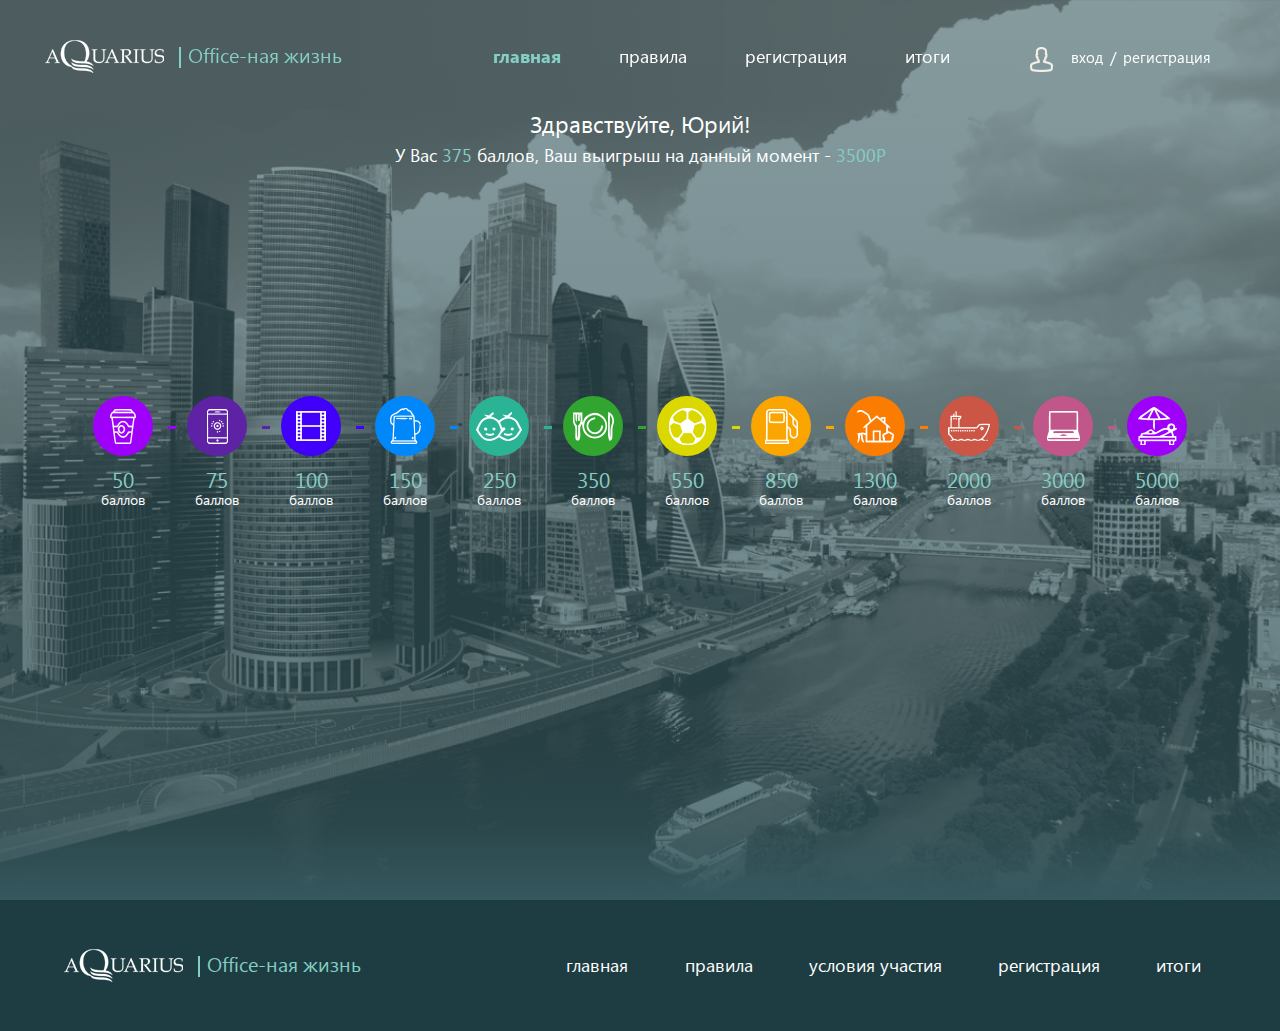
==== kabinet.html @ 0e29e00a "Aquarius" ====
<!DOCTYPE html>

<html lang="ru">

<head>
	<meta charset="utf-8">
	<meta http-equiv="X-UA-Compatible" content="IE=edge" >
	<meta name="viewport" content="width=device-width, initial-scale=1.0">
	<meta name="description" content="">
	<link rel="stylesheet" type="text/css" href="style.css">
	<link rel="stylesheet" type="text/css" href="vendors/css/jquery.mCustomScrollbar.css">
	<script type="text/javascript" src="vendors/js/jquery.js"></script>
	<script type="text/javascript" src="vendors/js/smoothscroll.js"></script>
	<script type="text/javascript" src="vendors/js/jquery.mCustomScrollbar.concat.min.js"></script>
	<link rel="icon" type="image/png" href="favicon/favicon.ico" sizes="16x16">
	<title>Aquarius</title>
</head>

<body>

	<div class="wrapper">

	<!-- Header -->
		
	<header>

		<div class="site-header">
			<div class="row clearfix">
				<div class="col col-1 left">
					<a href="#" class="logo">
						<img src="img/logo.png" alt="" />
						<h1>Office-ная жизнь</h1>
					</a>
				</div>
				<div class="col col-2 right clearfix">
					<div class="col-2-1 left">
						<div class="main-nav_wrapper" id="menu-center">
							<ul class="main-nav">
								<li><a href="#home">главная</a></li>
								<li><a href="#rules">правила</a></li>
								<li><a href="#register">регистрация</a></li>
								<li><a href="#totals">итоги</a></li>
							</ul>
						</div>
					</div>
					<div class="col-2-2 right">
						<div class="sign_wrapper">
							<i class="user"></i>
							<ul class="sign-links">
								<li><a href="#">вход</a></li>
								<li><a href="#">регистрация</a></li>
							</ul>
						</div>
					</div>
				</div>
			</div>
		</div>
								
	</header>

	<!-- /Header -->

		<!-- Content -->
			<div class="content">

				<!-- Section 1 -->

				<section class="section-1" id="home">
					<div class="promo-box">
						<div class="row auto-height">

							<div class="lk_wrapp">
								<div class="lk-header">
									<h3>Здравствуйте, Юрий!</h3>
									<p>У Вас <span class="green">375</span> баллов, Ваш выигрыш на данный момент - <span class="green">3500Р</span></p>
								</div>

								<div class="levels_wrapp">
									
									<div class="level-item">
										<div class="level-tooltip">
											<p>Время бизнес-ланча с партнерами. Залог успешного проекта.</p>
											<p class="p-1">Приз: <span class="green">3500 р</span></p>
											<div class="tr-top"></div>
										</div>
										<div class="info-user_wrapp">											
											<div class="icon-box" style="background-color: #9f00fa;">
												<img src="img/white_icon_1.png" alt="">
											</div>
											<p class="p-1">50</p>
											<p>баллов</p>											
										</div>
										<div class="users-tooltip">
											<div class="tr-bottom"></div>
											<h3>Участники на этом этапе:</h3>
											<div class="users-list_wrapp scroll">
												<ul class="users-list">
													<li>Иванов Юрий</li>
													<li>Игорь Самохин</li>
													<li>Иванов Юрий</li>
													<li>Игорь Самохин</li>
													<li>Иванов Юрий</li>
													<li>Игорь Самохин</li>
													<li>Иванов Юрий</li>
													<li>Игорь Самохин</li>
													<li>Иванов Юрий</li>
													<li>Игорь Самохин</li>
													<li>Иванов Юрий</li>
													<li>Игорь Самохин</li>
												</ul>
											</div>
										</div>
									</div>
									
									<div class="level-item">
										<div class="level-tooltip">
											<p>Время бизнес-ланча с партнерами. Залог успешного проекта.</p>
											<p class="p-1">Приз: <span class="green">3500 р</span></p>
											<div class="tr-top"></div>
										</div>
										<div class="info-user_wrapp">											
											<div class="icon-box" style="background-color: #5d23a4;">
												<img src="img/white_icon_2.png" alt="">
											</div>
											<p class="p-1">75</p>
											<p>баллов</p>											
										</div>
										<div class="users-tooltip">
											<div class="tr-bottom"></div>
											<h3>Участники на этом этапе:</h3>
											<div class="users-list_wrapp scroll">
												<ul class="users-list">
													<li>Иванов Юрий</li>
													<li>Игорь Самохин</li>
													<li>Иванов Юрий</li>
													<li>Игорь Самохин</li>
													<li>Иванов Юрий</li>
													<li>Игорь Самохин</li>
													<li>Иванов Юрий</li>
													<li>Игорь Самохин</li>
													<li>Иванов Юрий</li>
													<li>Игорь Самохин</li>
													<li>Иванов Юрий</li>
													<li>Игорь Самохин</li>
												</ul>
											</div>
										</div>
									</div>

									<div class="level-item">
										<div class="level-tooltip">
											<p>Время бизнес-ланча с партнерами. Залог успешного проекта.</p>
											<p class="p-1">Приз: <span class="green">3500 р</span></p>
											<div class="tr-top"></div>
										</div>
										<div class="info-user_wrapp">											
											<div class="icon-box" style="background-color: #4100fa;">
												<img src="img/white_icon_3.png" alt="">
											</div>
											<p class="p-1">100</p>
											<p>баллов</p>											
										</div>
										<div class="users-tooltip">
											<div class="tr-bottom"></div>
											<h3>Участники на этом этапе:</h3>
											<div class="users-list_wrapp scroll">
												<ul class="users-list">
													<li>Иванов Юрий</li>
													<li>Игорь Самохин</li>
													<li>Иванов Юрий</li>
													<li>Игорь Самохин</li>
													<li>Иванов Юрий</li>
													<li>Игорь Самохин</li>
													<li>Иванов Юрий</li>
													<li>Игорь Самохин</li>
													<li>Иванов Юрий</li>
													<li>Игорь Самохин</li>
													<li>Иванов Юрий</li>
													<li>Игорь Самохин</li>
												</ul>
											</div>
										</div>
									</div>

									<div class="level-item">
										<div class="level-tooltip">
											<p>Время бизнес-ланча с партнерами. Залог успешного проекта.</p>
											<p class="p-1">Приз: <span class="green">3500 р</span></p>
											<div class="tr-top"></div>
										</div>
										<div class="info-user_wrapp">											
											<div class="icon-box" style="background-color: #0087fa;">
												<img src="img/white_icon_4.png" alt="">
											</div>
											<p class="p-1">150</p>
											<p>баллов</p>											
										</div>
										<div class="users-tooltip">
											<div class="tr-bottom"></div>
											<h3>Участники на этом этапе:</h3>
											<div class="users-list_wrapp scroll">
												<ul class="users-list">
													<li>Иванов Юрий</li>
													<li>Игорь Самохин</li>
													<li>Иванов Юрий</li>
													<li>Игорь Самохин</li>
													<li>Иванов Юрий</li>
													<li>Игорь Самохин</li>
													<li>Иванов Юрий</li>
													<li>Игорь Самохин</li>
													<li>Иванов Юрий</li>
													<li>Игорь Самохин</li>
													<li>Иванов Юрий</li>
													<li>Игорь Самохин</li>
												</ul>
											</div>
										</div>
									</div>

									<div class="level-item">
										<div class="level-tooltip">
											<p>Время бизнес-ланча с партнерами. Залог успешного проекта.</p>
											<p class="p-1">Приз: <span class="green">3500 р</span></p>
											<div class="tr-top"></div>
										</div>
										<div class="info-user_wrapp">											
											<div class="icon-box" style="background-color: #2ab495;">
												<img src="img/white_icon_5.png" alt="">
											</div>
											<p class="p-1">250</p>
											<p>баллов</p>											
										</div>
										<div class="users-tooltip">
											<div class="tr-bottom"></div>
											<h3>Участники на этом этапе:</h3>
											<div class="users-list_wrapp scroll">
												<ul class="users-list">
													<li>Иванов Юрий</li>
													<li>Игорь Самохин</li>
													<li>Иванов Юрий</li>
													<li>Игорь Самохин</li>
													<li>Иванов Юрий</li>
													<li>Игорь Самохин</li>
													<li>Иванов Юрий</li>
													<li>Игорь Самохин</li>
													<li>Иванов Юрий</li>
													<li>Игорь Самохин</li>
													<li>Иванов Юрий</li>
													<li>Игорь Самохин</li>
												</ul>
											</div>
										</div>
									</div>

									<div class="level-item">
										<div class="level-tooltip">
											<p>Время бизнес-ланча с партнерами. Залог успешного проекта.</p>
											<p class="p-1">Приз: <span class="green">3500 р</span></p>
											<div class="tr-top"></div>
										</div>
										<div class="info-user_wrapp">											
											<div class="icon-box" style="background-color: #32a430;">
												<img src="img/white_icon_6.png" alt="">
											</div>
											<p class="p-1">350</p>
											<p>баллов</p>											
										</div>
										<div class="users-tooltip">
											<div class="tr-bottom"></div>
											<h3>Участники на этом этапе:</h3>
											<div class="users-list_wrapp scroll">
												<ul class="users-list">
													<li>Иванов Юрий</li>
													<li>Игорь Самохин</li>
													<li>Иванов Юрий</li>
													<li>Игорь Самохин</li>
													<li>Иванов Юрий</li>
													<li>Игорь Самохин</li>
													<li>Иванов Юрий</li>
													<li>Игорь Самохин</li>
													<li>Иванов Юрий</li>
													<li>Игорь Самохин</li>
													<li>Иванов Юрий</li>
													<li>Игорь Самохин</li>
												</ul>
											</div>
										</div>
									</div>

									<div class="level-item">
										<div class="level-tooltip">
											<p>Время бизнес-ланча с партнерами. Залог успешного проекта.</p>
											<p class="p-1">Приз: <span class="green">3500 р</span></p>
											<div class="tr-top"></div>
										</div>
										<div class="info-user_wrapp">											
											<div class="icon-box" style="background-color: #dbd800;">
												<img src="img/white_icon_7.png" alt="">
											</div>
											<p class="p-1">550</p>
											<p>баллов</p>											
										</div>
										<div class="users-tooltip">
											<div class="tr-bottom"></div>
											<h3>Участники на этом этапе:</h3>
											<div class="users-list_wrapp scroll">
												<ul class="users-list">
													<li>Иванов Юрий</li>
													<li>Игорь Самохин</li>
													<li>Иванов Юрий</li>
													<li>Игорь Самохин</li>
													<li>Иванов Юрий</li>
													<li>Игорь Самохин</li>
													<li>Иванов Юрий</li>
													<li>Игорь Самохин</li>
													<li>Иванов Юрий</li>
													<li>Игорь Самохин</li>
													<li>Иванов Юрий</li>
													<li>Игорь Самохин</li>
												</ul>
											</div>
										</div>
									</div>

									<div class="level-item">
										<div class="level-tooltip">
											<p>Время бизнес-ланча с партнерами. Залог успешного проекта.</p>
											<p class="p-1">Приз: <span class="green">3500 р</span></p>
											<div class="tr-top"></div>
										</div>
										<div class="info-user_wrapp">											
											<div class="icon-box" style="background-color: #faa500;">
												<img src="img/white_icon_8.png" alt="">
											</div>
											<p class="p-1">850</p>
											<p>баллов</p>											
										</div>
										<div class="users-tooltip">
											<div class="tr-bottom"></div>
											<h3>Участники на этом этапе:</h3>
											<div class="users-list_wrapp scroll">
												<ul class="users-list">
													<li>Иванов Юрий</li>
													<li>Игорь Самохин</li>
													<li>Иванов Юрий</li>
													<li>Игорь Самохин</li>
													<li>Иванов Юрий</li>
													<li>Игорь Самохин</li>
													<li>Иванов Юрий</li>
													<li>Игорь Самохин</li>
													<li>Иванов Юрий</li>
													<li>Игорь Самохин</li>
													<li>Иванов Юрий</li>
													<li>Игорь Самохин</li>
												</ul>
											</div>
										</div>
									</div>

									<div class="level-item">
										<div class="level-tooltip">
											<p>Время бизнес-ланча с партнерами. Залог успешного проекта.</p>
											<p class="p-1">Приз: <span class="green">3500 р</span></p>
											<div class="tr-top"></div>
										</div>
										<div class="info-user_wrapp">											
											<div class="icon-box" style="background-color: #fa7c00;">
												<img src="img/white_icon_9.png" alt="">
											</div>
											<p class="p-1">1300</p>
											<p>баллов</p>											
										</div>
										<div class="users-tooltip">
											<div class="tr-bottom"></div>
											<h3>Участники на этом этапе:</h3>
											<div class="users-list_wrapp scroll">
												<ul class="users-list">
													<li>Иванов Юрий</li>
													<li>Игорь Самохин</li>
													<li>Иванов Юрий</li>
													<li>Игорь Самохин</li>
													<li>Иванов Юрий</li>
													<li>Игорь Самохин</li>
													<li>Иванов Юрий</li>
													<li>Игорь Самохин</li>
													<li>Иванов Юрий</li>
													<li>Игорь Самохин</li>
													<li>Иванов Юрий</li>
													<li>Игорь Самохин</li>
												</ul>
											</div>
										</div>
									</div>

									<div class="level-item">
										<div class="level-tooltip">
											<p>Время бизнес-ланча с партнерами. Залог успешного проекта.</p>
											<p class="p-1">Приз: <span class="green">3500 р</span></p>
											<div class="tr-top"></div>
										</div>
										<div class="info-user_wrapp">											
											<div class="icon-box" style="background-color: #cc5646;">
												<img src="img/white_icon_10.png" alt="">
											</div>
											<p class="p-1">2000</p>
											<p>баллов</p>											
										</div>
										<div class="users-tooltip">
											<div class="tr-bottom"></div>
											<h3>Участники на этом этапе:</h3>
											<div class="users-list_wrapp scroll">
												<ul class="users-list">
													<li>Иванов Юрий</li>
													<li>Игорь Самохин</li>
													<li>Иванов Юрий</li>
													<li>Игорь Самохин</li>
													<li>Иванов Юрий</li>
													<li>Игорь Самохин</li>
													<li>Иванов Юрий</li>
													<li>Игорь Самохин</li>
													<li>Иванов Юрий</li>
													<li>Игорь Самохин</li>
													<li>Иванов Юрий</li>
													<li>Игорь Самохин</li>
												</ul>
											</div>
										</div>
									</div>

									<div class="level-item">
										<div class="level-tooltip">
											<p>Время бизнес-ланча с партнерами. Залог успешного проекта.</p>
											<p class="p-1">Приз: <span class="green">3500 р</span></p>
											<div class="tr-top"></div>
										</div>
										<div class="info-user_wrapp">											
											<div class="icon-box" style="background-color: #c1568b;">
												<img src="img/white_icon_11.png" alt="">
											</div>
											<p class="p-1">3000</p>
											<p>баллов</p>											
										</div>
										<div class="users-tooltip">
											<div class="tr-bottom"></div>
											<h3>Участники на этом этапе:</h3>
											<div class="users-list_wrapp scroll">
												<ul class="users-list">
													<li>Иванов Юрий</li>
													<li>Игорь Самохин</li>
													<li>Иванов Юрий</li>
													<li>Игорь Самохин</li>
													<li>Иванов Юрий</li>
													<li>Игорь Самохин</li>
													<li>Иванов Юрий</li>
													<li>Игорь Самохин</li>
													<li>Иванов Юрий</li>
													<li>Игорь Самохин</li>
													<li>Иванов Юрий</li>
													<li>Игорь Самохин</li>
												</ul>
											</div>
										</div>
									</div>

									<div class="level-item">
										<div class="level-tooltip">
											<p>Время бизнес-ланча с партнерами. Залог успешного проекта.</p>
											<p class="p-1">Приз: <span class="green">3500 р</span></p>
											<div class="tr-top"></div>
										</div>
										<div class="info-user_wrapp">											
											<div class="icon-box" style="background-color: #9f00fa;">
												<img src="img/white_icon_12.png" alt="">
											</div>
											<p class="p-1">5000</p>
											<p>баллов</p>											
										</div>
										<div class="users-tooltip">
											<div class="tr-bottom"></div>
											<h3>Участники на этом этапе:</h3>
											<div class="users-list_wrapp scroll">
												<ul class="users-list">
													<li>Иванов Юрий</li>
													<li>Игорь Самохин</li>
													<li>Иванов Юрий</li>
													<li>Игорь Самохин</li>
													<li>Иванов Юрий</li>
													<li>Игорь Самохин</li>
													<li>Иванов Юрий</li>
													<li>Игорь Самохин</li>
													<li>Иванов Юрий</li>
													<li>Игорь Самохин</li>
													<li>Иванов Юрий</li>
													<li>Игорь Самохин</li>
												</ul>
											</div>
										</div>
									</div>

								</div>

							</div>

						</div>
					</div>
				</section>

				<!-- /Section 1 -->

			</div>
		<!-- /Content -->

		<!-- Footer -->

		<footer>

			<div class="footer">
				<div class="row clearfix">
					<div class="col col-1 left">
						<a href="#" class="logo">
							<img src="img/logo.png" alt="" />
							<h1>Office-ная жизнь</h1>
						</a>
					</div>
					<div class="col col-2 right">
						<div class="main-nav_wrapper">
							<ul class="main-nav">
								<li><a href="#home">главная</a></li>
								<li><a href="#rules">правила</a></li>
								<li><a href="#terms">условия участия</a></li>
								<li><a href="#register">регистрация</a></li>
								<li><a href="#totals">итоги</a></li>
							</ul>
						</div>
					</div>
				</div>
			</div>

		</footer>

		<!-- /Footer -->

		<script src="js/scripts.js"></script>
	
	</div>

</body>
</html>
---- style.css ----
@charset "utf-8";

/*------------------*/
/*-- Fonts --*/
/*------------------*/

@font-face {
    font-family: "Segoe UI";
    src: url("fonts/SegoeUI-Bold.eot");
    src: url("fonts/SegoeUI-Bold.eot?#iefix") format("embedded-opentype"),
        url("fonts/SegoeUI-Bold.woff2") format("woff2"),
        url("fonts/SegoeUI-Bold.woff") format("woff"),
        url("fonts/SegoeUI-Bold.ttf") format("truetype"),
        url("fonts/SegoeUI-Bold.svg#SegoeUI-Bold") format("svg");
    font-weight: bold;
    font-style: normal;
}

@font-face {
    font-family: "Segoe UI";
    src: url("fonts/SegoeUI.eot");
    src: url("fonts/SegoeUI.eot?#iefix") format("embedded-opentype"),
        url("fonts/SegoeUI.woff2") format("woff2"),
        url("fonts/SegoeUI.woff") format("woff"),
        url("fonts/SegoeUI.ttf") format("truetype"),
        url("fonts/SegoeUI.svg#SegoeUI") format("svg");
    font-weight: normal;
    font-style: normal;
}

@font-face {
    font-family: "Esqadero FF CY 4F";
    src: url("fonts/EsqaderoFFCY4F.eot");
    src: url("fonts/EsqaderoFFCY4F.eot?#iefix") format("embedded-opentype"),
        url("fonts/EsqaderoFFCY4F.woff2") format("woff2"),
        url("fonts/EsqaderoFFCY4F.woff") format("woff"),
        url("fonts/EsqaderoFFCY4F.ttf") format("truetype"),
        url("fonts/EsqaderoFFCY4F.svg#EsqaderoFFCY4F") format("svg");
    font-weight: normal;
    font-style: normal;
}


/*-------------------------------------------*/
/* BASIC SETUP */
/*-------------------------------------------*/

* {
    margin: 0;
    padding: 0;
    -webkit-box-sizing: border-box;
    -moz-box-sizing: border-box;
    box-sizing: border-box;
}

html {
    font-family: "Segoe UI", "Arial", "Verdana", sans-serif;
    font-size: 16px;
    line-height: 30px;
    font-weight: normal;
    color: #ffffff;    
}


html,
body {
    min-height: 100%;
    min-width: 100%;
}

body {
    background: #ffffff;
}

.wrapper {
    width: 100%;
    min-width: 1190px;
    position: relative;
    min-height: 100vh;
    background-color: #35585e;
    display: -webkit-box;
    display: -moz-box;
    display: -ms-flexbox;
    display: -webkit-flex;
    display: flex;
    flex-direction: column;
    -webkit-flex-direction: column;
    -ms-flex-direction: column;
    justify-content: flex-start;
    -webkit-justify-content: flex-start;
    -ms-flex-pack: start;
}

header {
    order: 1;
    -webkit-order: 1;
}

.content {
    order: 2;
    -webkit-order: 2;
    flex-grow: 1;
    -webkit-flex-grow: 1;
    position: relative;
    z-index: 3;
}

footer {
    order: 3;
    -webkit-order: 3;
    position: relative;
    z-index: 2;
}

.clearfix:after {
    content: ""; 
    display: block; 
    height: 0; 
    clear: both; 
    visibility: hidden;
}

.clearfix {display: inline-block;}

* html .clearfix {height: 1%;}
.clearfix {display: block;}

* html .clearfix             { zoom: 1; }
*:first-child+html .clearfix { zoom: 1; }


::-webkit-input-placeholder {color:#555555;}
::-moz-placeholder          {color:#555555;}
:-moz-placeholder           {color:#555555;}
:-ms-input-placeholder      {color:#555555;}

input,
textarea,
button,
select,
a,
img {
    outline: none;
}

select {
    -webkit-appearance: none;
    appearance: none;
    -moz-appearance;
    text-indent: 0.01px;
    text-overflow: "";
}

*::-ms-expand { display: none; }

input::-webkit-outer-spin-button,
input::-webkit-inner-spin-button {
    -webkit-appearance: none;
}

input[type="number"] {
    -moz-appearance: textfield;
}

input {
    -webkit-appearance: none;
    -moz-appearance
}

button {
    -webkit-appearance: none;
    -moz-appearance
}

textarea {
    resize: none;
    overflow: auto;
    -webkit-appearance: none;
    -moz-appearance;
}

input::-webkit-input-placeholder       {opacity: 1; transition: opacity .3s ease;}
input::-moz-placeholder                {opacity: 1; transition: opacity .3s ease;}
input:-moz-placeholder                 {opacity: 1; transition: opacity .3s ease;}
input:-ms-input-placeholder            {opacity: 1; transition: opacity .3s ease;}
input:focus::-webkit-input-placeholder {opacity: 0; transition: opacity .3s ease;}
input:focus::-moz-placeholder          {opacity: 0; transition: opacity .3s ease;}
input:focus:-moz-placeholder           {opacity: 0; transition: opacity .3s ease;}
input:focus:-ms-input-placeholder      {opacity: 0; transition: opacity .3s ease;}

textarea::-webkit-input-placeholder       {opacity: 1; transition: opacity .3s ease;}
textarea::-moz-placeholder                {opacity: 1; transition: opacity .3s ease;}
textarea:-moz-placeholder                 {opacity: 1; transition: opacity .3s ease;}
textarea:-ms-input-placeholder            {opacity: 1; transition: opacity .3s ease;}
textarea:focus::-webkit-input-placeholder {opacity: 0; transition: opacity .3s ease;}
textarea:focus::-moz-placeholder          {opacity: 0; transition: opacity .3s ease;}
textarea:focus:-moz-placeholder           {opacity: 0; transition: opacity .3s ease;}
textarea:focus:-ms-input-placeholder      {opacity: 0; transition: opacity .3s ease;}

label {
    display: block;
    font-family: "Segoe UI", "Arial", "Verdana", sans-serif;
    font-size: 21px;
    line-height: 32px;
    font-weight: normal;
    color: #a1d9d1;
}

input {
    display: block;
    width: 100%;
    height: 58px;
    border: 1px solid transparent;
    background: #ffffff;
    padding: 0 10px;
    -webkit-border-radius: 10px;
    -moz-border-radius: 10px;
    border-radius: 10px;
    font-family: "Segoe UI", "Arial", "Verdana", sans-serif;
    font-size: 21px;
    line-height: 56px;
    font-weight: normal;
    color: #333333;
}

textarea {
    display: block;
    width: 100%;
    height: 158px;
    border: 1px solid transparent;
    background: #ffffff;
    padding: 12px 10px;
    -webkit-border-radius: 10px;
    -moz-border-radius: 10px;
    border-radius: 10px;
    font-family: "Segoe UI", "Arial", "Verdana", sans-serif;
    font-size: 21px;
    line-height: 32px;
    font-weight: normal;
    color: #333333;
}

/*-------------------------------------------*/
/* ----- DEFAULT STYLES ------ */
/*-------------------------------------------*/

section {
    position: relative;
    padding: 20px 0;
}

h1 {
    text-align: center;
    font-family: "Segoe UI", "Arial", "Verdana", sans-serif;
    font-size: 27px;
    line-height: 37px;
    font-weight: normal;
    color: #fdfeff;
}

h2 {
    padding-top: 41px;
    text-transform: uppercase;
    text-align: center;
    font-family: "Segoe UI", "Arial", "Verdana", sans-serif;
    font-size: 23px;
    line-height: 28px;
    font-weight: normal;
    color: #fdfeff;
}

h3 {
    padding-top: 10px;
    text-align: center;
    font-family: "Segoe UI", "Arial", "Verdana", sans-serif;
    font-size: 23px;
    line-height: 33px;
    font-weight: normal;
    color: #fdfeff;
}

p {
    font-family: "Segoe UI", "Arial", "Verdana", sans-serif;
    font-size: 16px;
    line-height: 30px;
    font-weight: normal;
    color: #9ed3cb;    
}

li {
    list-style: none;
    font-family: "Segoe UI", "Arial", "Verdana", sans-serif;
    font-size: 16px;
    line-height: 30px;
    font-weight: normal;
    color: #9ed3cb;   
}

a {
    text-decoration: none;
    font-family: "Segoe UI", "Arial", "Verdana", sans-serif;
    font-size: 16px;
    line-height: 30px;
    font-weight: normal;
    color: #9ed3cb;
    -webkit-transition-property: all;
    -webkit-transition-duration: .3s;
    -webkit-transition-timing-function: ease;

    -moz-transition-property: all;
    -moz-transition-duration: .3s;
    -moz-transition-timing-function: ease;

    -ms-transition-property: all;
    -ms-transition-duration: .3s;
    -ms-transition-timing-function: ease;

    -o-transition-property: all;
    -o-transition-duration: .3s;
    -o-transition-timing-function: ease;

    transition-property: all;
    transition-duration: .3s;
    transition-timing-function: ease;
}

img {
    outline: none;
    border: 1px solid transparent;
    border: none;
}

button:hover,
button:active,
a:hover,
a:active {
    -webkit-tap-highlight-color: rgba(0,0,0,0); 
    -webkit-tap-highlight-color: transparent;
}

/*-------------------------------------------*/
/* ----- REUSABLE COMPONENTS ------ */
/*-------------------------------------------*/

section {
    background-color: #35585e;
}

.row {
    max-width: 1190px;
    padding: 0;
    margin: 0 auto;
}

.offset-ziro {
    font-size: 0;
    line-height: 0;
}

.left {
    float: left;
}

.right {
    float: right;
}

.align-center {
    text-align: center;
}

.align-right {
    text-align: right;
}

.align-left {
    text-align: left;
}

/*-- Icons --*/

.user {
    display: inline-block;
    vertical-align: top;
    width: 23px;
    height: 25px;
    background-image: url(img/user.png);
    background-size: 100%;
    background-position: center;
    background-repeat: no-repeat;
}

/*-- /Icons --*/

/*-- Buttons --*/

.green-pill {
    display: inline-block;
    vertical-align: top;
    min-width: 270px;
    cursor: pointer;
    border: 1px solid transparent;
    -webkit-border-radius: 9px;
    -moz-border-radius: 9px;
    border-radius: 9px;
    padding: 13px 3% 16px 3%;
    text-align: center;
    background: #2b9989;
    font-family: "Segoe UI", "Arial", "Verdana", sans-serif;
    font-size: 17px;
    line-height: 17px;
    font-weight: normal;
    color: #ffffff;

    -webkit-transition-property: all;
    -webkit-transition-duration: .3s;
    -webkit-transition-timing-function: ease;

    -moz-transition-property: all;
    -moz-transition-duration: .3s;
    -moz-transition-timing-function: ease;

    -ms-transition-property: all;
    -ms-transition-duration: .3s;
    -ms-transition-timing-function: ease;

    -o-transition-property: all;
    -o-transition-duration: .3s;
    -o-transition-timing-function: ease;

    transition-property: all;
    transition-duration: .3s;
    transition-timing-function: ease;
}

.green-pill:link,
.green-pill:visited {
    background: #2b9989;
}

.green-pill:active,
.green-pill.active {
    background: #1fa692;
}

.green-pill:hover {
    background: #1fa692;
}

/*-- /Buttons --*/

/*-------------------------------------------*/
/* ----- HEADER ------ */
/*-------------------------------------------*/

.site-header {
    width: 100%;
    position: fixed;
    top: 0;
    left: 0;
    z-index: 10;
    padding: 29px 0 10px 0;
    -webkit-transition-property: padding;
    -webkit-transition-duration: .3s;
    -webkit-transition-timing-function: ease;

    -moz-transition-property: padding;
    -moz-transition-duration: .3s;
    -moz-transition-timing-function: ease;

    -ms-transition-property: padding;
    -ms-transition-duration: .3s;
    -ms-transition-timing-function: ease;

    -o-transition-property: padding;
    -o-transition-duration: .3s;
    -o-transition-timing-function: ease;

    transition-property: padding;
    transition-duration: .3s;
    transition-timing-function: ease;
}

.site-header.fixed {
    background: rgba(47, 82, 87, .82);
    padding: 5px 0 0 0;
}

.site-header .col {
    padding: 10px 0;
}

.site-header .col-1 {
    width: 34%;
    padding-right: 7px;
}

.site-header .col-2 {
    width: 66%;
    padding-left: 7px;
}

.logo {
    display: inline-block;
    vertical-align: top;
    margin: 1px 0 0 0;
}

.logo img {
    display: inline-block;
    vertical-align: top;
}

.logo h1 {
    display: inline-block;
    vertical-align: top;
    position: relative;
    top: 2px;
    margin-left: 11px;
    padding-left: 9px;
    font-family: "Segoe UI", "Arial", "Verdana", sans-serif;
    font-size: 20px;
    line-height: 26px;
    font-weight: normal;
    color: #84cec3;
}

.logo h1:before {
    display: block;
    content: "";
    width: 2px;
    height: 21px;
    position: absolute;
    top: 5px;
    left: 0;
    background-color: #84cec3;
}

.site-header .col-2-1 {
    width: 68%;
    padding: 0 7px;
}

.site-header .col-2-2 {
    width: 32%;
    text-align: right;
    padding: 0 7px;
}

.main-nav_wrapper {
    margin: 8px 0;
}

.main-nav {
    display: table;
    width: 100%;
}

.main-nav li {
    display: table-cell;
    vertical-align: top;
    padding: 0 5px;
    text-align: center;
    position: relative;
}

.main-nav li a {
    white-space: nowrap;
    font-size: 18px;
    line-height: 18px;
    font-weight: normal;
    color: #ffffff;
    position: absolute;
    top: 0;
    left: 50%;
    -webkit-transform: translate(-50%, 0);
    -moz-transform: translate(-50%, 0);
    transform: translate(-50%, 0);
}

.main-nav li a:link,
.main-nav li a:visited {
    font-weight: normal;
    color: #ffffff;
}

.main-nav li a:active,
.main-nav li a.active {
    font-weight: bold;
    color: #84cec3;
}

.main-nav li a:hover {
    font-weight: bold;
    color: #84cec3;
}

.sign_wrapper {
    margin: 8px 17px 0 0;
}

.sign_wrapper .user {
    display: inline-block;
    vertical-align: top;
}

.sign-links {
    display: inline-block;
    vertical-align: top;
    margin-top: 2px;
    margin-left: 14px;
}

.sign-links li {
    display: inline-block;
    vertical-align: top;
    font-size: 16px;
    line-height: 16px;
    color: #ffffff;
}

.sign-links li:after {
    display: inline-block;
    vertical-align: top;
    content: "\2f";
    margin: 0 2px 0 7px;
    font-size: 17px;
    line-height: 17px;
}

.sign-links li:last-child:after {
    display: none;
}

.sign-links li a {
    font-size: 15px;
    line-height: 15px;
    color: #ffffff;
}

.sign-links li a:link,
.sign-links li a:visited {
    color: #ffffff;
}

.sign-links li a:active,
.sign-links li a.active {
    color: #84cec3;
}

.sign-links li a:hover {
    color: #84cec3;
}

/*-------------------------------------------*/
/* ----- CONTENT ------ */
/*-------------------------------------------*/

/*-- Section 1 --*/

.section-1 {
    padding-top: 0;
    padding-bottom: 0;
}

.promo-box {
    background-image: url(img/bg.png);
    background-size: cover;
    background-position: center;
    position: relative;
}

.promo-box .row {
    min-height: 875px;
    position: relative;
    z-index: 4;
}

.promo-box:after {
    display: block;
    content: "";
    width: 100%;
    height: 100%;
    position: absolute;
    bottom: 0;
    left: 0;
    z-index: 3;
    background: -moz-linear-gradient(top, rgba(53,88,94,0.11) 0%, rgba(53,88,94,0.4) 83%, rgba(53,88,94,0.57) 92%, rgba(53,88,94,1) 100%);
    background: -webkit-linear-gradient(top, rgba(53,88,94,0.11) 0%,rgba(53,88,94,0.4) 83%,rgba(53,88,94,0.57) 92%,rgba(53,88,94,1) 100%);
    background: linear-gradient(to bottom, rgba(53,88,94,0.11) 0%,rgba(53,88,94,0.4) 83%,rgba(53,88,94,0.57) 92%,rgba(53,88,94,1) 100%);
    filter: progid:DXImageTransform.Microsoft.gradient( startColorstr='#1c35585e', endColorstr='#35585e',GradientType=0 );
}

.icons-box {
    height: 591px;
    top: 187px;
    position: relative;
}

.lines {
    position: absolute;
    top: 0;
    left: 58px;
}

.icon-box {
    position: absolute;
    z-index: 2;
    cursor: pointer;
    -webkit-border-radius: 50%;
    -moz-border-radius: 50%;
    border-radius: 50%;
}

.icon-box-1 {
    width: 132px;
    height: 132px;
    top: 485px;
    left: 0;
}

.icon-box-2 {
    width: 28px;
    height: 28px;
    top: 366px;
    left: 182px;
}

.icon-box-3 {
    width: 47px;
    height: 47px;
    top: 566px;
    left: 213px;
}

.icon-box-4 {
    width: 26px;
    height: 26px;
    top: 507px;
    left: 225px;
}

.icon-box-5 {
    width: 120px;
    height: 120px;
    top: 56px;
    left: 217px;
}

.icon-box-6 {
    width: 46px;
    height: 46px;
    top: 219px;
    left: 224px;
}

.icon-box-7 {
    width: 113px;
    height: 113px;
    top: 353px;
    left: 304px
}

.icon-box-8 {
    width: 48px;
    height: 48px;
    top: 314px;
    left: 377px;
}

.icon-box-9 {
    width: 54px;
    height: 54px;
    top: 213px;
    left: 597px;
}

.icon-box-10 {
    width: 72px;
    height: 72px;
    top: 363px;
    left: 609px;
}

.icon-box-11 {
    width: 29px;
    height: 29px;
    top: -14px;
    left: 652px;
}

.icon-box-12 {
    width: 26px;
    height: 26px;
    top: 63px;
    left: 654px;
    z-index: 3;
}

.icon-box-13 {
    width: 218px;
    height: 218px;
    top: -36px;
    left: 667px;
}

.icon-box-14 {
    width: 29px;
    height: 29px;
    top: 315px;
    left: 769px;
}

.icon-box-15 {
    width: 58px;
    height: 58px;
    top: 470px;
    left: 803px;
}

.icon-box-16 {
    width: 111px;
    height: 111px;
    top: 212px;
    left: 865px;
}

.icon-box-17 {
    width: 36px;
    height: 36px;
    top: 115px;
    left: 973px;
}

.icon-box-18 {
    width: 26px;
    height: 26px;
    top: 423px;
    left: 958px;
}

.icon-box-19 {
    width: 118px;
    height: 118px;
    top: 351px;
    left: 1048px;
}

.icon-box-20 {
    width: 58px;
    height: 58px;
    top: 156px;
    left: 381px;
}

.tooltip {
    display: inline-block;
    vertical-align: top;
    width: 226px;
    padding: 11px 24px 12px 24px;
    background-color: rgba(48, 83, 88, .8);
    border: 1px solid #000000;
    -webkit-border-radius: 30px;
    -moz-border-radius: 30px;
    border-radius: 30px;
}

.icon-box .tooltip {
    position: absolute;
    bottom: 55%;
    left: -999999px;
    opacity: 0;
    -webkit-transition-property: opacity;
    -webkit-transition-duration: .3s;
    -webkit-transition-timing-function: ease;

    -moz-transition-property: opacity;
    -moz-transition-duration: .3s;
    -moz-transition-timing-function: ease;

    -ms-transition-property: opacity;
    -ms-transition-duration: .3s;
    -ms-transition-timing-function: ease;

    -o-transition-property: opacity;
    -o-transition-duration: .3s;
    -o-transition-timing-function: ease;

    transition-property: opacity;
    transition-duration: .3s;
    transition-timing-function: ease;
}

.icon-box:hover {
    z-index: 4;
}

.icon-box:hover .tooltip {
    display: inline-block;
    left: -15px;
    opacity: 1;
}

.tooltip_header {
    margin-bottom: 8px;
}

.tooltip p {
    padding: 1px 0;
    font-size: 14px;
    line-height: 16px;
    color: #ffffff;
}

.tooltip p.p-1 {
    font-size: 17px;
    line-height: 22px;
}

p.green {
    color: #69e0cb;
}

.icon-box img {
    -webkit-transition-property: transform;
    -webkit-transition-duration: .3s;
    -webkit-transition-timing-function: ease;

    -moz-transition-property: transform;
    -moz-transition-duration: .3s;
    -moz-transition-timing-function: ease;

    -ms-transition-property: transform;
    -ms-transition-duration: .3s;
    -ms-transition-timing-function: ease;

    -o-transition-property: transform;
    -o-transition-duration: .3s;
    -o-transition-timing-function: ease;

    transition-property: transform;
    transition-duration: .3s;
    transition-timing-function: ease;
}

.icon-box:hover img {
    -webkit-transform: scale(1.1);
    -moz-transform: scale(1.1);
    transform: scale(1.1);
}

.promo-article {
    display: block;
    max-width: 807px;
    padding: 23px 55px 18px 42px;
    background: rgba(47, 82, 87, .82);
}

.promo-article p {
    padding: 7px 0;
    font-size: 14px;
    line-height: 16px;
    color: #ffffff;
}

.promo-article p.p-1 {
    font-weight: bold;
}

.promo-article .two-cols {
    margin-top: 15px;
}

.two-cols .two-col-1 {
    width: 23%;
    padding: 5px 10px 5px 0;
}

.two-cols .two-col-2 {
    width: 77%;
    padding: 5px 0 5px 10px;
}

.two-cols p {
    color: #a9dcd5;
}

.promo-article .green-pill {
    min-width: 100%;
    margin: 6px 0;
    padding: 10px 2% 9px 2%;
    font-size: 14px;
    line-height: 16px;
}

.promo-article_box {
    text-align: right;
    position: relative;
    z-index: 5;
}

.promo-article_box .promo-article {
    display: inline-block;
    vertical-align: top;
    width: 100%;
    text-align: left;
    margin-top: -92px;
}

/*-- /Section 1 --*/

/*-- Section 2 --*/

.thumbnails_wrapp {
    overflow: hidden;
}

.thumbnails-1 {
    margin: 31px -32px 14px -32px;
}

.thumb-1 {
    display: inline-block;
    vertical-align: top;
    width: 33.33%;
    padding: 50px 32px;
    text-align: center;
}

.thumb-1 .icon-box {
    height: 94px;
    margin-bottom: 8px;
    text-align: center;
    position: relative;
}

.thumb-1 .icon-box img {
    display: block;
    width: auto;
    height: auto;
    max-width: 100%;
    max-height: 100%;
    margin: auto;
    position: absolute;
    top: 0;
    left: 0;
    right: 0;
    bottom: 0;
}

.thumb-1 p {
    font-size: 15px;
    line-height: 18px;
    color: #a1d9d1;
}

.thumb-1 p.p-1 {
    margin-bottom: 3px;
    text-transform: uppercase;
    font-size: 18px;
    line-height: 22px;
    color: #ffffff;
}

/*-- /Section 2 --*/

/*-- Section 3 --*/

.descripts_wrapp {
    margin-top: 68px;
    margin-bottom: 25px;
}

.descript-item_wrapp {    
    margin: 12px 0;
    text-align: left;
}

.descript-item_wrapp h3 {
    text-align: left;
    font-size: 22px;
    line-height: 26px;
    color: #ffffff;
}

.descript-item_wrapp p {
    font-size: 15px;
    line-height: 26px;
    color: #9ed3cb;
}

.table {
    display: table;
    margin: 31px 0 19px 0;
    border-collapse: collapse;
}

.table-row {
    display: table-row;
}

.table-cell {
    display: table-cell;
    vertical-align: top;
    min-width: 73px;
    padding: 2px 14px 0 14px;
    border: 2px solid #ffffff;
    text-align: center;
    font-family: "Esqadero FF CY 4F", "Arial", "Verdana", sans-serif;
    font-size: 12px;
    line-height: 22px;
    color: #9ccec6;
}

.table-row:nth-child(1) .table-cell,
.table-row .table-cell:nth-child(1) {
    color: #fdfefe;
}

/*-- /Section 3 --*/

/*-- Section 4 --*/

.form_wrapp {
    max-width: 450px;
    margin: 40px auto 0 auto;
    text-align: center;
}

.input_wrapp {
    margin: 18px 0;
    text-align: center;
}

.input_wrapp label {
    display: block;
    padding: 0 0 14px 0;
    font-family: "Segoe UI", "Arial", "Verdana", sans-serif;
    font-size: 18px;
    line-height: 28px;
    font-weight: normal;
    color: #a1d9d1;
}

.input_wrapp input {
    display: block;
    width: 100%;
    height: 48px;
    border: 1px solid transparent;
    background: #ffffff;
    padding: 0 10px;
    -webkit-border-radius: 10px;
    -moz-border-radius: 10px;
    border-radius: 10px;
    font-family: "Segoe UI", "Arial", "Verdana", sans-serif;
    font-size: 18px;
    line-height: 46px;
    font-weight: normal;
    color: #333333;
}

.checkbox {
    position: relative;
    padding: 15px 0;
    text-align: left;
}

.checkbox input {
    display: block;
    width: 1px;
    height: 1px;
    position: absolute;
    top: 15px;
    left: 0;
    opacity: 0;
}

.checkbox label {
    display: inline-block;
    vertical-align: top;
    cursor: pointer;
    font-size: 17px;
    line-height: 24px;
    font-weight: normal;
    color: #a1d9d1;
    padding: 10px 0 0 61px;
    position: relative;
}

.checkbox label:before {
    display: block;
    content: "";
    width: 42px;
    height: 42px;
    overflow: hidden;
    background: #ffffff;    
    -webkit-border-radius: 10px;
    -moz-border-radius: 10px;
    border-radius: 10px;
    text-align: center;
    font-size: 42px;
    line-height: 42px;
    font-weight: normal;
    color: #1fa692;
    position: absolute;
    top: 0;
    left: 0;
}

.checkbox input[type="checkbox"]:checked + label:before {
    content: "\2714";
}

.checkbox label a {
    border-bottom: 1px solid #0084c7;
    font-size: 17px;
    line-height: 19px;
    color: #0084c7;
}

.checkbox label a:link,
.checkbox label a:visited {
    border-bottom: 1px solid #0084c7;
}

.checkbox label a:active,
.checkbox label a.active {
    border-bottom: 1px solid transparent;
}

.checkbox label a:hover {
    border-bottom: 1px solid transparent;
}

.submit_wrapp {
    margin: 55px 0 18px 0;
}

/*-- /Section 4 --*/

/*-- Section 5 --*/

.result_wrapp {
    margin: 66px 0 42px 0;
}

/*-- /Section 5 --*/

/*-- Личный кабинет --*/

.row.auto-height {
    min-height: 100vh;
}

.lk_wrapp {
    padding-top: 100px;
}

.lk-header {
    text-align: center;
}

.lk-header h3 {
    padding-bottom: 6px;
    font-size: 23px;
    line-height: 28px;
    color: #ffffff;
}

.lk-header p {
    font-size: 18px;
    line-height: 23px;
    color: #ffffff;
}

.levels_wrapp {
    text-align: center;
    margin: 0 -6px;
    padding: 182px 0 224px 0;
}

.level-item {
    display: inline-block;
    vertical-align: top;
    width: 78px;
    margin: 0 6px;
    position: relative;
}

.level-tooltip {
    display: block;
    opacity: 0;
    position: absolute;
    top: -113px;
    left: -99999px;
    width: 319px;
    width: 319px;
    background: #2e515b;
    border: 5px solid #ffffff;
    -webkit-border-radius: 14px;
    -moz-border-radius: 14px;
    border-radius: 14px;
    padding: 14px 25px 12px 25px;
    text-align: left;
    -webkit-transition-property: opacity;
    -webkit-transition-duration: .4s;
    -webkit-transition-timing-function: ease;

    -moz-transition-property: opacity;
    -moz-transition-duration: .4s;
    -moz-transition-timing-function: ease;

    -ms-transition-property: opacity;
    -ms-transition-duration: .4s;
    -ms-transition-timing-function: ease;

    -o-transition-property: opacity;
    -o-transition-duration: .4s;
    -o-transition-timing-function: ease;

    transition-property: opacity;
    transition-duration: .4s;
    transition-timing-function: ease;
}

.level-item:hover .level-tooltip {
    opacity: 1;
    left: -122px;
}

.level-tooltip p {
    padding: 1px 0;
    font-size: 15px;
    line-height: 18px;
    color: #ffffff;
}

.level-tooltip p.p-1 {
    font-size: 26px;
    line-height: 36px;
}

p .green {
    color: #84cec3;
}

.info-user_wrapp {
    cursor: pointer;
    position: relative;
    padding: 47px 0 37px 0;
}

.tr-top {
    position: absolute;
    bottom: -20px;
    left: 50%;
    margin: 0 0 0 -15px;
    width: 0;
    height: 0;
    border-style: solid;
    border-width: 19px 16px 0 16px;
    border-color: #ffffff transparent transparent transparent;
}

.tr-top:before {
    display: block;
    content: "";
    position: absolute;
    top: 0;
    left: 50%;
    margin: -20px 0 0 -10px;
    width: 0;
    height: 0;
    z-index: 2;
    border-style: solid;
    border-width: 14px 10px 0 10px;
    border-color: #2e515b transparent transparent transparent;
}

.tr-bottom {
    position: absolute;
    top: -19px;
    left: 50%;
    margin: 0 0 0 -15px;
    width: 0;
    height: 0;
    z-index: 2;
    border-style: solid;
    border-width: 0 16px 19px 16px;
    border-color: transparent transparent #ffffff transparent;
}

.tr-bottom:before {
    display: block;
    content: "";
    position: absolute;
    top: 0;
    left: 50%;
    margin: 5px 0 0 -10px;
    width: 0;
    height: 0;
    border-style: solid;
    border-width: 0 10px 14px 10px;
    border-color: transparent transparent #2e515b transparent;
}

.info-user_wrapp p {
    font-size: 14px;
    line-height: 17px;
    color: #ffffff;
}

.info-user_wrapp p.p-1 {
    font-size: 21px;
    line-height: 23px;
    color: #84cec3;
}

.level-item .icon-box {
    width: 60px;
    height: 60px;
    margin: 0 auto 12px auto;
    position: relative;
}

.level-item .icon-box:after {
    display: block;
    content: "";
    width: 60px;
    height: 60px;
    opacity: 0;
    border: 5px solid #ffffff;
    -webkit-border-radius: 50%;
    -moz-border-radius: 50%;
    border-radius: 50%;
    position: absolute;
    top: -5px;
    left: -5px;
    -webkit-transition-property: opacity;
    -webkit-transition-duration: .3s;
    -webkit-transition-timing-function: ease;

    -moz-transition-property: opacity;
    -moz-transition-duration: .3s;
    -moz-transition-timing-function: ease;

    -ms-transition-property: opacity;
    -ms-transition-duration: .3s;
    -ms-transition-timing-function: ease;

    -o-transition-property: opacity;
    -o-transition-duration: .3s;
    -o-transition-timing-function: ease;

    transition-property: opacity;
    transition-duration: .3s;
    transition-timing-function: ease;
}

.level-item:hover .icon-box:after {
    opacity: 1;
}

.level-item .icon-box img {
    display: block;
    width: auto;
    height: auto;
    max-width: 96%;
    max-height: 96%;
    margin: auto;
    position: absolute;
    top: 0;
    left: 0;
    right: 0;
    bottom: 0;
}

.level-item .icon-box:before {
    display: block;
    content: "";
    width: 8px;
    height: 3px;
    position: absolute;
    top: 50%;
    right: -23px;
    margin-top: -1.5px 0 0 0;
    background-color: inherit;
}

.levels_wrapp .level-item:last-child .icon-box:before {
    display: none;
}

.users-tooltip {
    display: block;    
    position: absolute;
    top: 100%;
    left: -99999px;
    width: 319px;
    opacity: 0;
    background: #2e515b;
    border: 5px solid #ffffff;
    -webkit-border-radius: 14px;
    -moz-border-radius: 14px;
    border-radius: 14px;
    padding: 14px 25px 12px 25px;
    text-align: left;
    -webkit-transition-property: opacity;
    -webkit-transition-duration: .4s;
    -webkit-transition-timing-function: ease;

    -moz-transition-property: opacity;
    -moz-transition-duration: .4s;
    -moz-transition-timing-function: ease;

    -ms-transition-property: opacity;
    -ms-transition-duration: .4s;
    -ms-transition-timing-function: ease;

    -o-transition-property: opacity;
    -o-transition-duration: .4s;
    -o-transition-timing-function: ease;

    transition-property: opacity;
    transition-duration: .4s;
    transition-timing-function: ease;
}

.level-item:hover .users-tooltip {
    opacity: 1;
    left: -122px;
}

.users-tooltip h3 {
    padding-top: 13px;
    padding-bottom: 10px;
    font-size: 20px;
    line-height: 24px;
}

.users-list_wrapp {
    max-height: 248px;
}

.users-list {
    text-align: center;
    padding: 8px 0;
}

.users-list li {
    font-size: 15px;
    line-height: 19px;
    color: #ffffff;
}

.level-item:nth-child(1):hover .level-tooltip {
    opacity: 1;
    left: -31px;
}

.level-item:nth-child(1) .level-tooltip .tr-top {
    margin: 0 0 0 -103px;
}

.level-item:nth-child(1):hover .users-tooltip {
    opacity: 1;
    left: -31px;
}

.level-item:nth-child(1) .users-tooltip .tr-bottom {
    margin: 0 0 0 -103px;
}

.level-item:last-child:hover .level-tooltip {
    opacity: 1;
    left: -210px;
}

.level-item:last-child .level-tooltip .tr-top {
    margin: 0 0 0 74px;
}

.level-item:last-child:hover .users-tooltip {
    opacity: 1;
    left: -210px;
}

.level-item:last-child .users-tooltip .tr-bottom {
    margin: 0 0 0 74px;
}

/*-- /Личный кабинет --*/

/*-------------------------------------------*/
/* ----- FOOTER ------ */
/*-------------------------------------------*/

.footer {
    background: #1e3d42;
    padding: 33px 0 24px 0;
}

.footer .col {
    padding: 15px 5px;
}

.footer .col-1 {
    width: 41%;
    padding-left: 19px;
}

.footer .col-2 {
    width: 59%;
    text-align: right;
}


@media only screen and (max-width: 1240px) {

    .row {
        padding: 0 2%;
    }

}
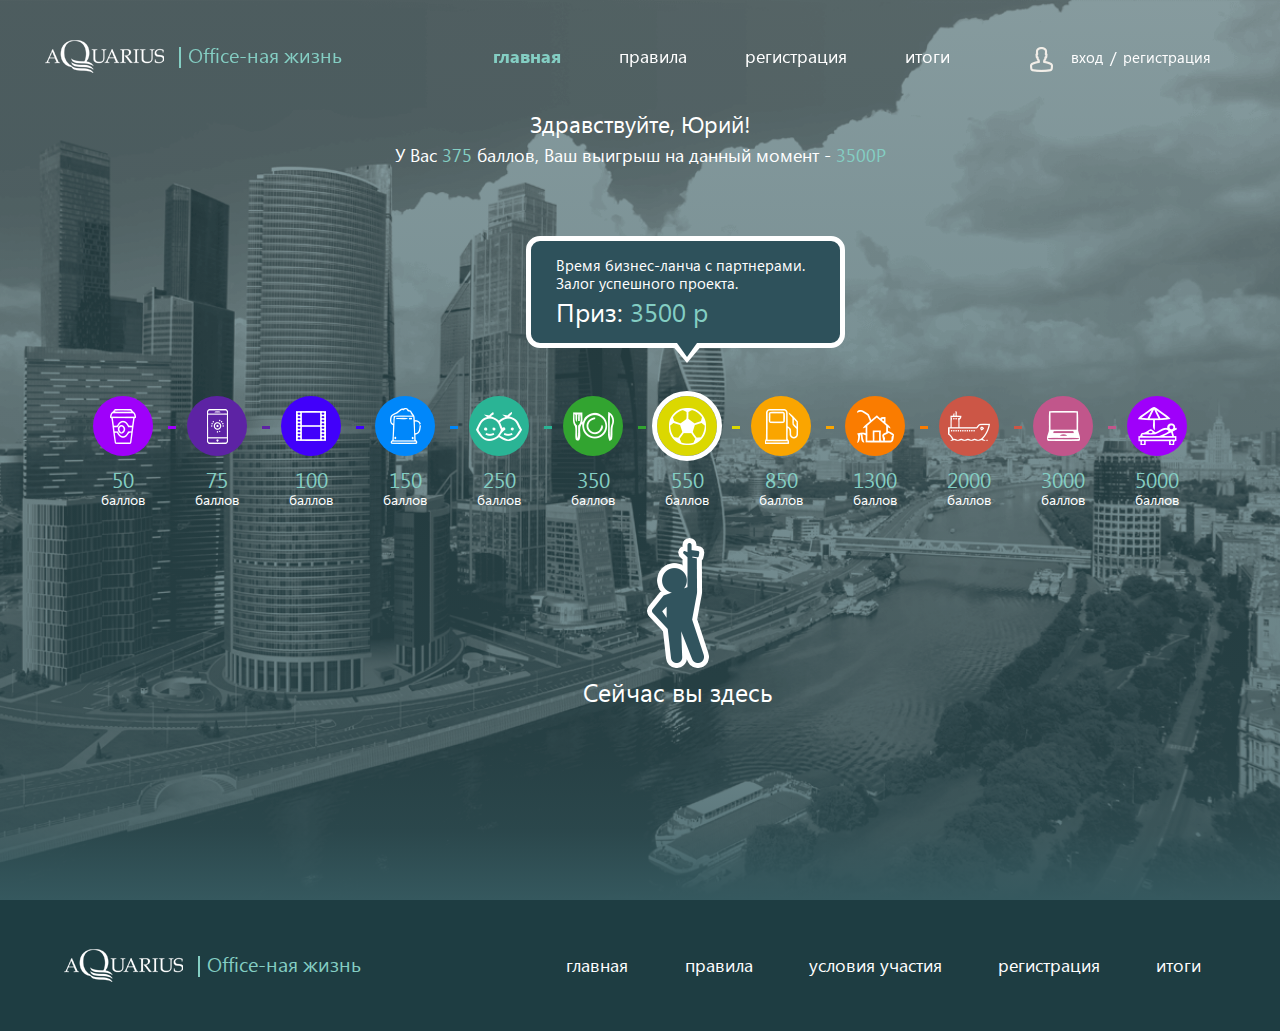
==== commit 7c51d8fe: "Aquarius" ====
--- a/kabinet.html
+++ b/kabinet.html
@@ -75,426 +75,435 @@
 									<p>У Вас <span class="green">375</span> баллов, Ваш выигрыш на данный момент - <span class="green">3500Р</span></p>
 								</div>
 
-								<div class="levels_wrapp">
-									
-									<div class="level-item">
-										<div class="level-tooltip">
-											<p>Время бизнес-ланча с партнерами. Залог успешного проекта.</p>
-											<p class="p-1">Приз: <span class="green">3500 р</span></p>
-											<div class="tr-top"></div>
-										</div>
-										<div class="info-user_wrapp">											
-											<div class="icon-box" style="background-color: #9f00fa;">
-												<img src="img/white_icon_1.png" alt="">
-											</div>
-											<p class="p-1">50</p>
-											<p>баллов</p>											
-										</div>
-										<div class="users-tooltip">
-											<div class="tr-bottom"></div>
-											<h3>Участники на этом этапе:</h3>
-											<div class="users-list_wrapp scroll">
-												<ul class="users-list">
-													<li>Иванов Юрий</li>
-													<li>Игорь Самохин</li>
-													<li>Иванов Юрий</li>
-													<li>Игорь Самохин</li>
-													<li>Иванов Юрий</li>
-													<li>Игорь Самохин</li>
-													<li>Иванов Юрий</li>
-													<li>Игорь Самохин</li>
-													<li>Иванов Юрий</li>
-													<li>Игорь Самохин</li>
-													<li>Иванов Юрий</li>
-													<li>Игорь Самохин</li>
-												</ul>
-											</div>
-										</div>
+								<div class="user-levels">
+
+									<div class="levels_wrapp">
+										
+										<div class="level-item">
+											<div class="level-tooltip">
+												<p>Время бизнес-ланча с партнерами. Залог успешного проекта.</p>
+												<p class="p-1">Приз: <span class="green">3500 р</span></p>
+												<div class="tr-top"></div>
+											</div>
+											<div class="info-user_wrapp">											
+												<div class="icon-box" style="background-color: #9f00fa;">
+													<img src="img/white_icon_1.png" alt="">
+												</div>
+												<p class="p-1">50</p>
+												<p>баллов</p>											
+											</div>
+											<div class="users-tooltip">
+												<div class="tr-bottom"></div>
+												<h3>Участники на этом этапе:</h3>
+												<div class="users-list_wrapp scroll">
+													<ul class="users-list">
+														<li>Иванов Юрий</li>
+														<li>Игорь Самохин</li>
+														<li>Иванов Юрий</li>
+														<li>Игорь Самохин</li>
+														<li>Иванов Юрий</li>
+														<li>Игорь Самохин</li>
+														<li>Иванов Юрий</li>
+														<li>Игорь Самохин</li>
+														<li>Иванов Юрий</li>
+														<li>Игорь Самохин</li>
+														<li>Иванов Юрий</li>
+														<li>Игорь Самохин</li>
+													</ul>
+												</div>
+											</div>
+										</div>
+										
+										<div class="level-item">
+											<div class="level-tooltip">
+												<p>Время бизнес-ланча с партнерами. Залог успешного проекта.</p>
+												<p class="p-1">Приз: <span class="green">3500 р</span></p>
+												<div class="tr-top"></div>
+											</div>
+											<div class="info-user_wrapp">											
+												<div class="icon-box" style="background-color: #5d23a4;">
+													<img src="img/white_icon_2.png" alt="">
+												</div>
+												<p class="p-1">75</p>
+												<p>баллов</p>											
+											</div>
+											<div class="users-tooltip">
+												<div class="tr-bottom"></div>
+												<h3>Участники на этом этапе:</h3>
+												<div class="users-list_wrapp scroll">
+													<ul class="users-list">
+														<li>Иванов Юрий</li>
+														<li>Игорь Самохин</li>
+														<li>Иванов Юрий</li>
+														<li>Игорь Самохин</li>
+														<li>Иванов Юрий</li>
+														<li>Игорь Самохин</li>
+														<li>Иванов Юрий</li>
+														<li>Игорь Самохин</li>
+														<li>Иванов Юрий</li>
+														<li>Игорь Самохин</li>
+														<li>Иванов Юрий</li>
+														<li>Игорь Самохин</li>
+													</ul>
+												</div>
+											</div>
+										</div>
+
+										<div class="level-item">
+											<div class="level-tooltip">
+												<p>Время бизнес-ланча с партнерами. Залог успешного проекта.</p>
+												<p class="p-1">Приз: <span class="green">3500 р</span></p>
+												<div class="tr-top"></div>
+											</div>
+											<div class="info-user_wrapp">											
+												<div class="icon-box" style="background-color: #4100fa;">
+													<img src="img/white_icon_3.png" alt="">
+												</div>
+												<p class="p-1">100</p>
+												<p>баллов</p>											
+											</div>
+											<div class="users-tooltip">
+												<div class="tr-bottom"></div>
+												<h3>Участники на этом этапе:</h3>
+												<div class="users-list_wrapp scroll">
+													<ul class="users-list">
+														<li>Иванов Юрий</li>
+														<li>Игорь Самохин</li>
+														<li>Иванов Юрий</li>
+														<li>Игорь Самохин</li>
+														<li>Иванов Юрий</li>
+														<li>Игорь Самохин</li>
+														<li>Иванов Юрий</li>
+														<li>Игорь Самохин</li>
+														<li>Иванов Юрий</li>
+														<li>Игорь Самохин</li>
+														<li>Иванов Юрий</li>
+														<li>Игорь Самохин</li>
+													</ul>
+												</div>
+											</div>
+										</div>
+
+										<div class="level-item">
+											<div class="level-tooltip">
+												<p>Время бизнес-ланча с партнерами. Залог успешного проекта.</p>
+												<p class="p-1">Приз: <span class="green">3500 р</span></p>
+												<div class="tr-top"></div>
+											</div>
+											<div class="info-user_wrapp">											
+												<div class="icon-box" style="background-color: #0087fa;">
+													<img src="img/white_icon_4.png" alt="">
+												</div>
+												<p class="p-1">150</p>
+												<p>баллов</p>											
+											</div>
+											<div class="users-tooltip">
+												<div class="tr-bottom"></div>
+												<h3>Участники на этом этапе:</h3>
+												<div class="users-list_wrapp scroll">
+													<ul class="users-list">
+														<li>Иванов Юрий</li>
+														<li>Игорь Самохин</li>
+														<li>Иванов Юрий</li>
+														<li>Игорь Самохин</li>
+														<li>Иванов Юрий</li>
+														<li>Игорь Самохин</li>
+														<li>Иванов Юрий</li>
+														<li>Игорь Самохин</li>
+														<li>Иванов Юрий</li>
+														<li>Игорь Самохин</li>
+														<li>Иванов Юрий</li>
+														<li>Игорь Самохин</li>
+													</ul>
+												</div>
+											</div>
+										</div>
+
+										<div class="level-item">
+											<div class="level-tooltip">
+												<p>Время бизнес-ланча с партнерами. Залог успешного проекта.</p>
+												<p class="p-1">Приз: <span class="green">3500 р</span></p>
+												<div class="tr-top"></div>
+											</div>
+											<div class="info-user_wrapp">											
+												<div class="icon-box" style="background-color: #2ab495;">
+													<img src="img/white_icon_5.png" alt="">
+												</div>
+												<p class="p-1">250</p>
+												<p>баллов</p>											
+											</div>
+											<div class="users-tooltip">
+												<div class="tr-bottom"></div>
+												<h3>Участники на этом этапе:</h3>
+												<div class="users-list_wrapp scroll">
+													<ul class="users-list">
+														<li>Иванов Юрий</li>
+														<li>Игорь Самохин</li>
+														<li>Иванов Юрий</li>
+														<li>Игорь Самохин</li>
+														<li>Иванов Юрий</li>
+														<li>Игорь Самохин</li>
+														<li>Иванов Юрий</li>
+														<li>Игорь Самохин</li>
+														<li>Иванов Юрий</li>
+														<li>Игорь Самохин</li>
+														<li>Иванов Юрий</li>
+														<li>Игорь Самохин</li>
+													</ul>
+												</div>
+											</div>
+										</div>
+
+										<div class="level-item">
+											<div class="level-tooltip">
+												<p>Время бизнес-ланча с партнерами. Залог успешного проекта.</p>
+												<p class="p-1">Приз: <span class="green">3500 р</span></p>
+												<div class="tr-top"></div>
+											</div>
+											<div class="info-user_wrapp">											
+												<div class="icon-box" style="background-color: #32a430;">
+													<img src="img/white_icon_6.png" alt="">
+												</div>
+												<p class="p-1">350</p>
+												<p>баллов</p>											
+											</div>
+											<div class="users-tooltip">
+												<div class="tr-bottom"></div>
+												<h3>Участники на этом этапе:</h3>
+												<div class="users-list_wrapp scroll">
+													<ul class="users-list">
+														<li>Иванов Юрий</li>
+														<li>Игорь Самохин</li>
+														<li>Иванов Юрий</li>
+														<li>Игорь Самохин</li>
+														<li>Иванов Юрий</li>
+														<li>Игорь Самохин</li>
+														<li>Иванов Юрий</li>
+														<li>Игорь Самохин</li>
+														<li>Иванов Юрий</li>
+														<li>Игорь Самохин</li>
+														<li>Иванов Юрий</li>
+														<li>Игорь Самохин</li>
+													</ul>
+												</div>
+											</div>
+										</div>
+
+										<div class="level-item active">
+											<div class="level-tooltip">
+												<p>Время бизнес-ланча с партнерами. Залог успешного проекта.</p>
+												<p class="p-1">Приз: <span class="green">3500 р</span></p>
+												<div class="tr-top"></div>
+											</div>
+											<div class="info-user_wrapp">											
+												<div class="icon-box" style="background-color: #dbd800;">
+													<img src="img/white_icon_7.png" alt="">
+												</div>
+												<p class="p-1">550</p>
+												<p>баллов</p>											
+											</div>
+											<div class="users-tooltip">
+												<div class="tr-bottom"></div>
+												<h3>Участники на этом этапе:</h3>
+												<div class="users-list_wrapp scroll">
+													<ul class="users-list">
+														<li>Иванов Юрий</li>
+														<li>Игорь Самохин</li>
+														<li>Иванов Юрий</li>
+														<li>Игорь Самохин</li>
+														<li>Иванов Юрий</li>
+														<li>Игорь Самохин</li>
+														<li>Иванов Юрий</li>
+														<li>Игорь Самохин</li>
+														<li>Иванов Юрий</li>
+														<li>Игорь Самохин</li>
+														<li>Иванов Юрий</li>
+														<li>Игорь Самохин</li>
+													</ul>
+												</div>
+											</div>
+										</div>
+
+										<div class="level-item">
+											<div class="level-tooltip">
+												<p>Время бизнес-ланча с партнерами. Залог успешного проекта.</p>
+												<p class="p-1">Приз: <span class="green">3500 р</span></p>
+												<div class="tr-top"></div>
+											</div>
+											<div class="info-user_wrapp">											
+												<div class="icon-box" style="background-color: #faa500;">
+													<img src="img/white_icon_8.png" alt="">
+												</div>
+												<p class="p-1">850</p>
+												<p>баллов</p>											
+											</div>
+											<div class="users-tooltip">
+												<div class="tr-bottom"></div>
+												<h3>Участники на этом этапе:</h3>
+												<div class="users-list_wrapp scroll">
+													<ul class="users-list">
+														<li>Иванов Юрий</li>
+														<li>Игорь Самохин</li>
+														<li>Иванов Юрий</li>
+														<li>Игорь Самохин</li>
+														<li>Иванов Юрий</li>
+														<li>Игорь Самохин</li>
+														<li>Иванов Юрий</li>
+														<li>Игорь Самохин</li>
+														<li>Иванов Юрий</li>
+														<li>Игорь Самохин</li>
+														<li>Иванов Юрий</li>
+														<li>Игорь Самохин</li>
+													</ul>
+												</div>
+											</div>
+										</div>
+
+										<div class="level-item">
+											<div class="level-tooltip">
+												<p>Время бизнес-ланча с партнерами. Залог успешного проекта.</p>
+												<p class="p-1">Приз: <span class="green">3500 р</span></p>
+												<div class="tr-top"></div>
+											</div>
+											<div class="info-user_wrapp">											
+												<div class="icon-box" style="background-color: #fa7c00;">
+													<img src="img/white_icon_9.png" alt="">
+												</div>
+												<p class="p-1">1300</p>
+												<p>баллов</p>											
+											</div>
+											<div class="users-tooltip">
+												<div class="tr-bottom"></div>
+												<h3>Участники на этом этапе:</h3>
+												<div class="users-list_wrapp scroll">
+													<ul class="users-list">
+														<li>Иванов Юрий</li>
+														<li>Игорь Самохин</li>
+														<li>Иванов Юрий</li>
+														<li>Игорь Самохин</li>
+														<li>Иванов Юрий</li>
+														<li>Игорь Самохин</li>
+														<li>Иванов Юрий</li>
+														<li>Игорь Самохин</li>
+														<li>Иванов Юрий</li>
+														<li>Игорь Самохин</li>
+														<li>Иванов Юрий</li>
+														<li>Игорь Самохин</li>
+													</ul>
+												</div>
+											</div>
+										</div>
+
+										<div class="level-item">
+											<div class="level-tooltip">
+												<p>Время бизнес-ланча с партнерами. Залог успешного проекта.</p>
+												<p class="p-1">Приз: <span class="green">3500 р</span></p>
+												<div class="tr-top"></div>
+											</div>
+											<div class="info-user_wrapp">											
+												<div class="icon-box" style="background-color: #cc5646;">
+													<img src="img/white_icon_10.png" alt="">
+												</div>
+												<p class="p-1">2000</p>
+												<p>баллов</p>											
+											</div>
+											<div class="users-tooltip">
+												<div class="tr-bottom"></div>
+												<h3>Участники на этом этапе:</h3>
+												<div class="users-list_wrapp scroll">
+													<ul class="users-list">
+														<li>Иванов Юрий</li>
+														<li>Игорь Самохин</li>
+														<li>Иванов Юрий</li>
+														<li>Игорь Самохин</li>
+														<li>Иванов Юрий</li>
+														<li>Игорь Самохин</li>
+														<li>Иванов Юрий</li>
+														<li>Игорь Самохин</li>
+														<li>Иванов Юрий</li>
+														<li>Игорь Самохин</li>
+														<li>Иванов Юрий</li>
+														<li>Игорь Самохин</li>
+													</ul>
+												</div>
+											</div>
+										</div>
+
+										<div class="level-item">
+											<div class="level-tooltip">
+												<p>Время бизнес-ланча с партнерами. Залог успешного проекта.</p>
+												<p class="p-1">Приз: <span class="green">3500 р</span></p>
+												<div class="tr-top"></div>
+											</div>
+											<div class="info-user_wrapp">											
+												<div class="icon-box" style="background-color: #c1568b;">
+													<img src="img/white_icon_11.png" alt="">
+												</div>
+												<p class="p-1">3000</p>
+												<p>баллов</p>											
+											</div>
+											<div class="users-tooltip">
+												<div class="tr-bottom"></div>
+												<h3>Участники на этом этапе:</h3>
+												<div class="users-list_wrapp scroll">
+													<ul class="users-list">
+														<li>Иванов Юрий</li>
+														<li>Игорь Самохин</li>
+														<li>Иванов Юрий</li>
+														<li>Игорь Самохин</li>
+														<li>Иванов Юрий</li>
+														<li>Игорь Самохин</li>
+														<li>Иванов Юрий</li>
+														<li>Игорь Самохин</li>
+														<li>Иванов Юрий</li>
+														<li>Игорь Самохин</li>
+														<li>Иванов Юрий</li>
+														<li>Игорь Самохин</li>
+													</ul>
+												</div>
+											</div>
+										</div>
+
+										<div class="level-item">
+											<div class="level-tooltip">
+												<p>Время бизнес-ланча с партнерами. Залог успешного проекта.</p>
+												<p class="p-1">Приз: <span class="green">3500 р</span></p>
+												<div class="tr-top"></div>
+											</div>
+											<div class="info-user_wrapp">											
+												<div class="icon-box" style="background-color: #9f00fa;">
+													<img src="img/white_icon_12.png" alt="">
+												</div>
+												<p class="p-1">5000</p>
+												<p>баллов</p>											
+											</div>
+											<div class="users-tooltip">
+												<div class="tr-bottom"></div>
+												<h3>Участники на этом этапе:</h3>
+												<div class="users-list_wrapp scroll">
+													<ul class="users-list">
+														<li>Иванов Юрий</li>
+														<li>Игорь Самохин</li>
+														<li>Иванов Юрий</li>
+														<li>Игорь Самохин</li>
+														<li>Иванов Юрий</li>
+														<li>Игорь Самохин</li>
+														<li>Иванов Юрий</li>
+														<li>Игорь Самохин</li>
+														<li>Иванов Юрий</li>
+														<li>Игорь Самохин</li>
+														<li>Иванов Юрий</li>
+														<li>Игорь Самохин</li>
+													</ul>
+												</div>
+											</div>
+										</div>
+
 									</div>
-									
-									<div class="level-item">
-										<div class="level-tooltip">
-											<p>Время бизнес-ланча с партнерами. Залог успешного проекта.</p>
-											<p class="p-1">Приз: <span class="green">3500 р</span></p>
-											<div class="tr-top"></div>
-										</div>
-										<div class="info-user_wrapp">											
-											<div class="icon-box" style="background-color: #5d23a4;">
-												<img src="img/white_icon_2.png" alt="">
-											</div>
-											<p class="p-1">75</p>
-											<p>баллов</p>											
-										</div>
-										<div class="users-tooltip">
-											<div class="tr-bottom"></div>
-											<h3>Участники на этом этапе:</h3>
-											<div class="users-list_wrapp scroll">
-												<ul class="users-list">
-													<li>Иванов Юрий</li>
-													<li>Игорь Самохин</li>
-													<li>Иванов Юрий</li>
-													<li>Игорь Самохин</li>
-													<li>Иванов Юрий</li>
-													<li>Игорь Самохин</li>
-													<li>Иванов Юрий</li>
-													<li>Игорь Самохин</li>
-													<li>Иванов Юрий</li>
-													<li>Игорь Самохин</li>
-													<li>Иванов Юрий</li>
-													<li>Игорь Самохин</li>
-												</ul>
-											</div>
-										</div>
-									</div>
-
-									<div class="level-item">
-										<div class="level-tooltip">
-											<p>Время бизнес-ланча с партнерами. Залог успешного проекта.</p>
-											<p class="p-1">Приз: <span class="green">3500 р</span></p>
-											<div class="tr-top"></div>
-										</div>
-										<div class="info-user_wrapp">											
-											<div class="icon-box" style="background-color: #4100fa;">
-												<img src="img/white_icon_3.png" alt="">
-											</div>
-											<p class="p-1">100</p>
-											<p>баллов</p>											
-										</div>
-										<div class="users-tooltip">
-											<div class="tr-bottom"></div>
-											<h3>Участники на этом этапе:</h3>
-											<div class="users-list_wrapp scroll">
-												<ul class="users-list">
-													<li>Иванов Юрий</li>
-													<li>Игорь Самохин</li>
-													<li>Иванов Юрий</li>
-													<li>Игорь Самохин</li>
-													<li>Иванов Юрий</li>
-													<li>Игорь Самохин</li>
-													<li>Иванов Юрий</li>
-													<li>Игорь Самохин</li>
-													<li>Иванов Юрий</li>
-													<li>Игорь Самохин</li>
-													<li>Иванов Юрий</li>
-													<li>Игорь Самохин</li>
-												</ul>
-											</div>
-										</div>
-									</div>
-
-									<div class="level-item">
-										<div class="level-tooltip">
-											<p>Время бизнес-ланча с партнерами. Залог успешного проекта.</p>
-											<p class="p-1">Приз: <span class="green">3500 р</span></p>
-											<div class="tr-top"></div>
-										</div>
-										<div class="info-user_wrapp">											
-											<div class="icon-box" style="background-color: #0087fa;">
-												<img src="img/white_icon_4.png" alt="">
-											</div>
-											<p class="p-1">150</p>
-											<p>баллов</p>											
-										</div>
-										<div class="users-tooltip">
-											<div class="tr-bottom"></div>
-											<h3>Участники на этом этапе:</h3>
-											<div class="users-list_wrapp scroll">
-												<ul class="users-list">
-													<li>Иванов Юрий</li>
-													<li>Игорь Самохин</li>
-													<li>Иванов Юрий</li>
-													<li>Игорь Самохин</li>
-													<li>Иванов Юрий</li>
-													<li>Игорь Самохин</li>
-													<li>Иванов Юрий</li>
-													<li>Игорь Самохин</li>
-													<li>Иванов Юрий</li>
-													<li>Игорь Самохин</li>
-													<li>Иванов Юрий</li>
-													<li>Игорь Самохин</li>
-												</ul>
-											</div>
-										</div>
-									</div>
-
-									<div class="level-item">
-										<div class="level-tooltip">
-											<p>Время бизнес-ланча с партнерами. Залог успешного проекта.</p>
-											<p class="p-1">Приз: <span class="green">3500 р</span></p>
-											<div class="tr-top"></div>
-										</div>
-										<div class="info-user_wrapp">											
-											<div class="icon-box" style="background-color: #2ab495;">
-												<img src="img/white_icon_5.png" alt="">
-											</div>
-											<p class="p-1">250</p>
-											<p>баллов</p>											
-										</div>
-										<div class="users-tooltip">
-											<div class="tr-bottom"></div>
-											<h3>Участники на этом этапе:</h3>
-											<div class="users-list_wrapp scroll">
-												<ul class="users-list">
-													<li>Иванов Юрий</li>
-													<li>Игорь Самохин</li>
-													<li>Иванов Юрий</li>
-													<li>Игорь Самохин</li>
-													<li>Иванов Юрий</li>
-													<li>Игорь Самохин</li>
-													<li>Иванов Юрий</li>
-													<li>Игорь Самохин</li>
-													<li>Иванов Юрий</li>
-													<li>Игорь Самохин</li>
-													<li>Иванов Юрий</li>
-													<li>Игорь Самохин</li>
-												</ul>
-											</div>
-										</div>
-									</div>
-
-									<div class="level-item">
-										<div class="level-tooltip">
-											<p>Время бизнес-ланча с партнерами. Залог успешного проекта.</p>
-											<p class="p-1">Приз: <span class="green">3500 р</span></p>
-											<div class="tr-top"></div>
-										</div>
-										<div class="info-user_wrapp">											
-											<div class="icon-box" style="background-color: #32a430;">
-												<img src="img/white_icon_6.png" alt="">
-											</div>
-											<p class="p-1">350</p>
-											<p>баллов</p>											
-										</div>
-										<div class="users-tooltip">
-											<div class="tr-bottom"></div>
-											<h3>Участники на этом этапе:</h3>
-											<div class="users-list_wrapp scroll">
-												<ul class="users-list">
-													<li>Иванов Юрий</li>
-													<li>Игорь Самохин</li>
-													<li>Иванов Юрий</li>
-													<li>Игорь Самохин</li>
-													<li>Иванов Юрий</li>
-													<li>Игорь Самохин</li>
-													<li>Иванов Юрий</li>
-													<li>Игорь Самохин</li>
-													<li>Иванов Юрий</li>
-													<li>Игорь Самохин</li>
-													<li>Иванов Юрий</li>
-													<li>Игорь Самохин</li>
-												</ul>
-											</div>
-										</div>
-									</div>
-
-									<div class="level-item">
-										<div class="level-tooltip">
-											<p>Время бизнес-ланча с партнерами. Залог успешного проекта.</p>
-											<p class="p-1">Приз: <span class="green">3500 р</span></p>
-											<div class="tr-top"></div>
-										</div>
-										<div class="info-user_wrapp">											
-											<div class="icon-box" style="background-color: #dbd800;">
-												<img src="img/white_icon_7.png" alt="">
-											</div>
-											<p class="p-1">550</p>
-											<p>баллов</p>											
-										</div>
-										<div class="users-tooltip">
-											<div class="tr-bottom"></div>
-											<h3>Участники на этом этапе:</h3>
-											<div class="users-list_wrapp scroll">
-												<ul class="users-list">
-													<li>Иванов Юрий</li>
-													<li>Игорь Самохин</li>
-													<li>Иванов Юрий</li>
-													<li>Игорь Самохин</li>
-													<li>Иванов Юрий</li>
-													<li>Игорь Самохин</li>
-													<li>Иванов Юрий</li>
-													<li>Игорь Самохин</li>
-													<li>Иванов Юрий</li>
-													<li>Игорь Самохин</li>
-													<li>Иванов Юрий</li>
-													<li>Игорь Самохин</li>
-												</ul>
-											</div>
-										</div>
-									</div>
-
-									<div class="level-item">
-										<div class="level-tooltip">
-											<p>Время бизнес-ланча с партнерами. Залог успешного проекта.</p>
-											<p class="p-1">Приз: <span class="green">3500 р</span></p>
-											<div class="tr-top"></div>
-										</div>
-										<div class="info-user_wrapp">											
-											<div class="icon-box" style="background-color: #faa500;">
-												<img src="img/white_icon_8.png" alt="">
-											</div>
-											<p class="p-1">850</p>
-											<p>баллов</p>											
-										</div>
-										<div class="users-tooltip">
-											<div class="tr-bottom"></div>
-											<h3>Участники на этом этапе:</h3>
-											<div class="users-list_wrapp scroll">
-												<ul class="users-list">
-													<li>Иванов Юрий</li>
-													<li>Игорь Самохин</li>
-													<li>Иванов Юрий</li>
-													<li>Игорь Самохин</li>
-													<li>Иванов Юрий</li>
-													<li>Игорь Самохин</li>
-													<li>Иванов Юрий</li>
-													<li>Игорь Самохин</li>
-													<li>Иванов Юрий</li>
-													<li>Игорь Самохин</li>
-													<li>Иванов Юрий</li>
-													<li>Игорь Самохин</li>
-												</ul>
-											</div>
-										</div>
-									</div>
-
-									<div class="level-item">
-										<div class="level-tooltip">
-											<p>Время бизнес-ланча с партнерами. Залог успешного проекта.</p>
-											<p class="p-1">Приз: <span class="green">3500 р</span></p>
-											<div class="tr-top"></div>
-										</div>
-										<div class="info-user_wrapp">											
-											<div class="icon-box" style="background-color: #fa7c00;">
-												<img src="img/white_icon_9.png" alt="">
-											</div>
-											<p class="p-1">1300</p>
-											<p>баллов</p>											
-										</div>
-										<div class="users-tooltip">
-											<div class="tr-bottom"></div>
-											<h3>Участники на этом этапе:</h3>
-											<div class="users-list_wrapp scroll">
-												<ul class="users-list">
-													<li>Иванов Юрий</li>
-													<li>Игорь Самохин</li>
-													<li>Иванов Юрий</li>
-													<li>Игорь Самохин</li>
-													<li>Иванов Юрий</li>
-													<li>Игорь Самохин</li>
-													<li>Иванов Юрий</li>
-													<li>Игорь Самохин</li>
-													<li>Иванов Юрий</li>
-													<li>Игорь Самохин</li>
-													<li>Иванов Юрий</li>
-													<li>Игорь Самохин</li>
-												</ul>
-											</div>
-										</div>
-									</div>
-
-									<div class="level-item">
-										<div class="level-tooltip">
-											<p>Время бизнес-ланча с партнерами. Залог успешного проекта.</p>
-											<p class="p-1">Приз: <span class="green">3500 р</span></p>
-											<div class="tr-top"></div>
-										</div>
-										<div class="info-user_wrapp">											
-											<div class="icon-box" style="background-color: #cc5646;">
-												<img src="img/white_icon_10.png" alt="">
-											</div>
-											<p class="p-1">2000</p>
-											<p>баллов</p>											
-										</div>
-										<div class="users-tooltip">
-											<div class="tr-bottom"></div>
-											<h3>Участники на этом этапе:</h3>
-											<div class="users-list_wrapp scroll">
-												<ul class="users-list">
-													<li>Иванов Юрий</li>
-													<li>Игорь Самохин</li>
-													<li>Иванов Юрий</li>
-													<li>Игорь Самохин</li>
-													<li>Иванов Юрий</li>
-													<li>Игорь Самохин</li>
-													<li>Иванов Юрий</li>
-													<li>Игорь Самохин</li>
-													<li>Иванов Юрий</li>
-													<li>Игорь Самохин</li>
-													<li>Иванов Юрий</li>
-													<li>Игорь Самохин</li>
-												</ul>
-											</div>
-										</div>
-									</div>
-
-									<div class="level-item">
-										<div class="level-tooltip">
-											<p>Время бизнес-ланча с партнерами. Залог успешного проекта.</p>
-											<p class="p-1">Приз: <span class="green">3500 р</span></p>
-											<div class="tr-top"></div>
-										</div>
-										<div class="info-user_wrapp">											
-											<div class="icon-box" style="background-color: #c1568b;">
-												<img src="img/white_icon_11.png" alt="">
-											</div>
-											<p class="p-1">3000</p>
-											<p>баллов</p>											
-										</div>
-										<div class="users-tooltip">
-											<div class="tr-bottom"></div>
-											<h3>Участники на этом этапе:</h3>
-											<div class="users-list_wrapp scroll">
-												<ul class="users-list">
-													<li>Иванов Юрий</li>
-													<li>Игорь Самохин</li>
-													<li>Иванов Юрий</li>
-													<li>Игорь Самохин</li>
-													<li>Иванов Юрий</li>
-													<li>Игорь Самохин</li>
-													<li>Иванов Юрий</li>
-													<li>Игорь Самохин</li>
-													<li>Иванов Юрий</li>
-													<li>Игорь Самохин</li>
-													<li>Иванов Юрий</li>
-													<li>Игорь Самохин</li>
-												</ul>
-											</div>
-										</div>
-									</div>
-
-									<div class="level-item">
-										<div class="level-tooltip">
-											<p>Время бизнес-ланча с партнерами. Залог успешного проекта.</p>
-											<p class="p-1">Приз: <span class="green">3500 р</span></p>
-											<div class="tr-top"></div>
-										</div>
-										<div class="info-user_wrapp">											
-											<div class="icon-box" style="background-color: #9f00fa;">
-												<img src="img/white_icon_12.png" alt="">
-											</div>
-											<p class="p-1">5000</p>
-											<p>баллов</p>											
-										</div>
-										<div class="users-tooltip">
-											<div class="tr-bottom"></div>
-											<h3>Участники на этом этапе:</h3>
-											<div class="users-list_wrapp scroll">
-												<ul class="users-list">
-													<li>Иванов Юрий</li>
-													<li>Игорь Самохин</li>
-													<li>Иванов Юрий</li>
-													<li>Игорь Самохин</li>
-													<li>Иванов Юрий</li>
-													<li>Игорь Самохин</li>
-													<li>Иванов Юрий</li>
-													<li>Игорь Самохин</li>
-													<li>Иванов Юрий</li>
-													<li>Игорь Самохин</li>
-													<li>Иванов Юрий</li>
-													<li>Игорь Самохин</li>
-												</ul>
-											</div>
-										</div>
+
+									<div class="user-step">
+										<img src="img/man.png" alt="" />
+										<p>Сейчас вы здесь</p>
 									</div>
 
 								</div>
--- a/style.css
+++ b/style.css
@@ -703,7 +703,7 @@
     left: 58px;
 }
 
-.icon-box {
+.icons-box .icon-box {
     position: absolute;
     z-index: 2;
     cursor: pointer;
@@ -921,7 +921,7 @@
     color: #69e0cb;
 }
 
-.icon-box img {
+.icons-box .icon-box img {
     -webkit-transition-property: transform;
     -webkit-transition-duration: .3s;
     -webkit-transition-timing-function: ease;
@@ -943,7 +943,7 @@
     transition-timing-function: ease;
 }
 
-.icon-box:hover img {
+.icons-box .icon-box:hover img {
     -webkit-transform: scale(1.1);
     -moz-transform: scale(1.1);
     transform: scale(1.1);
@@ -1273,10 +1273,15 @@
     color: #ffffff;
 }
 
+.user-levels {
+    position: relative;
+}
+
 .levels_wrapp {
     text-align: center;
     margin: 0 -6px;
     padding: 182px 0 224px 0;
+    position: relative;
 }
 
 .level-item {
@@ -1284,6 +1289,11 @@
     vertical-align: top;
     width: 78px;
     margin: 0 6px;
+    position: relative;
+}
+
+.level-item:hover {
+    z-index: 2;
     position: relative;
 }
 
@@ -1328,6 +1338,11 @@
     left: -122px;
 }
 
+.level-item.active .level-tooltip {
+    opacity: 1;
+    left: -122px;
+}
+
 .level-tooltip p {
     padding: 1px 0;
     font-size: 15px;
@@ -1421,6 +1436,9 @@
     height: 60px;
     margin: 0 auto 12px auto;
     position: relative;
+    -webkit-border-radius: 50%;
+    -moz-border-radius: 50%;
+    border-radius: 50%;
 }
 
 .level-item .icon-box:after {
@@ -1458,6 +1476,10 @@
 }
 
 .level-item:hover .icon-box:after {
+    opacity: 1;
+}
+
+.level-item.active .icon-box:after {
     opacity: 1;
 }
 
@@ -1558,6 +1580,11 @@
     left: -31px;
 }
 
+.level-item:nth-child(1).active .level-tooltip {
+    opacity: 1;
+    left: -31px;
+}
+
 .level-item:nth-child(1) .level-tooltip .tr-top {
     margin: 0 0 0 -103px;
 }
@@ -1576,6 +1603,11 @@
     left: -210px;
 }
 
+.level-item:last-child.active .level-tooltip {
+    opacity: 1;
+    left: -210px;
+}
+
 .level-item:last-child .level-tooltip .tr-top {
     margin: 0 0 0 74px;
 }
@@ -1589,6 +1621,30 @@
     margin: 0 0 0 74px;
 }
 
+.user-step {
+    display: inline-block;
+    vertical-align: top;
+    min-width: 200px;
+    text-align: center;
+    position: absolute;
+    bottom: 61px;
+    left: 0;
+}
+
+.user-step img {
+    display: inline-block;
+    vertical-align: top;
+    width: auto;
+    height: auto;
+}
+
+.user-step p {
+    padding-top: 7px;
+    font-size: 25px;
+    line-height: 33px;
+    color: #ffffff;
+}
+
 /*-- /Личный кабинет --*/
 
 /*-------------------------------------------*/
